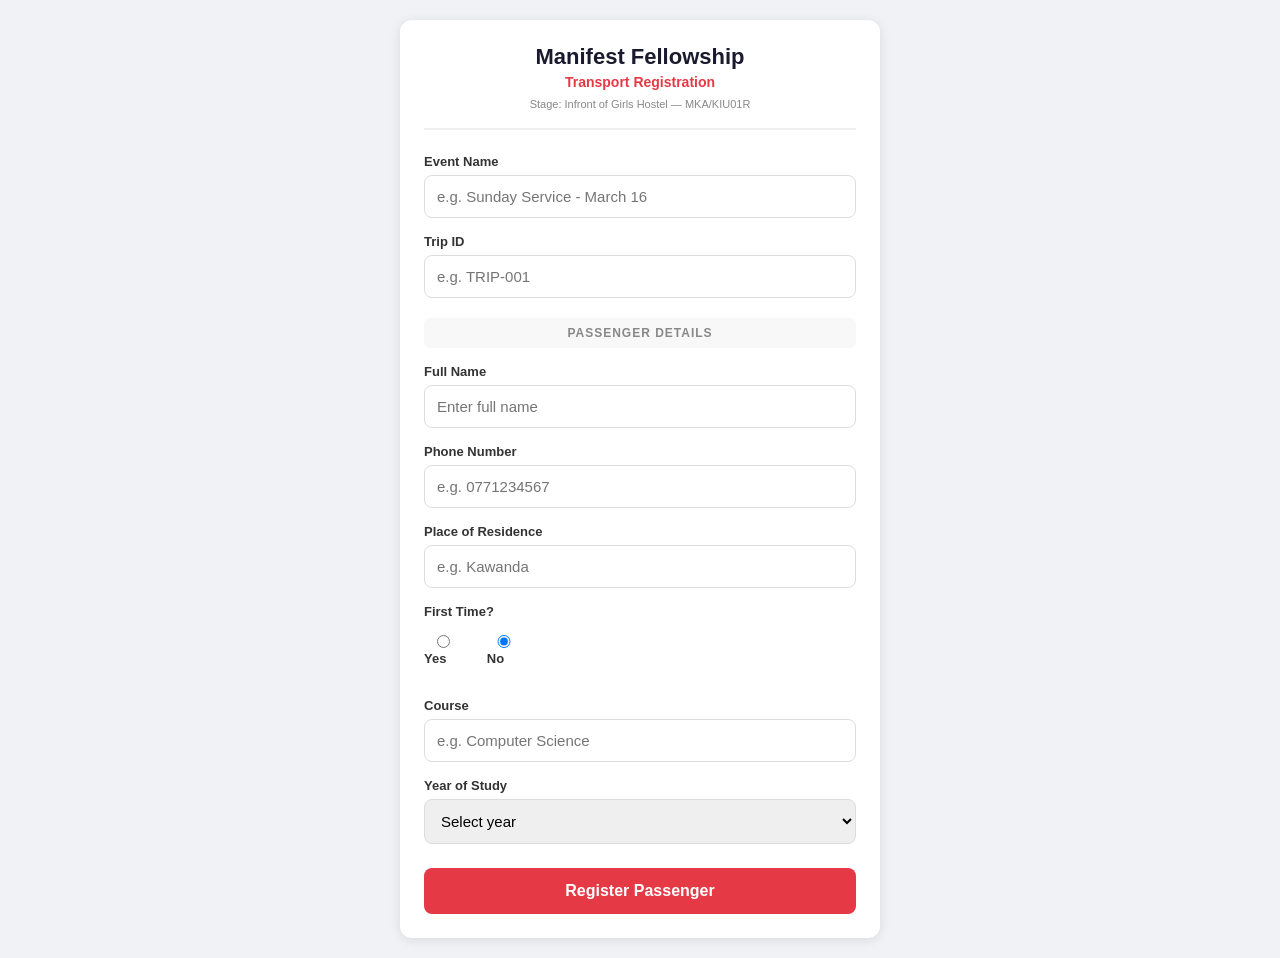
==== index.html @ 9df416e1 "add registration form, stylesheet and form logic" ====
<!DOCTYPE html>
<html lang="en">
<head>
  <meta charset="UTF-8">
  <meta name="viewport" content="width=device-width, initial-scale=1.0">
  <title>Manifest Transport Registration</title>
  <link rel="stylesheet" href="style.css">
</head>
<body>

  <div class="container">

    <div class="header">
      <h1>Manifest Fellowship</h1>
      <p>Transport Registration</p>
      <span>Stage: Infront of Girls Hostel — MKA/KIU01R</span>
    </div>

    <div id="successMsg" class="msg success hidden">
      ✅ Registration saved successfully!
    </div>

    <div id="duplicateMsg" class="msg duplicate hidden">
      ⚠️ This phone number is already registered.
    </div>

    <div id="errorMsg" class="msg error hidden">
      ❌ Something went wrong. Please try again.
    </div>

    <div class="form-group">
      <label>Event Name</label>
      <input type="text" id="event" placeholder="e.g. Sunday Service - March 16" required>
    </div>

    <div class="form-group">
      <label>Trip ID</label>
      <input type="text" id="tripId" placeholder="e.g. TRIP-001" required>
    </div>

    <div class="divider">Passenger Details</div>

    <div class="form-group">
      <label>Full Name</label>
      <input type="text" id="name" placeholder="Enter full name" required>
    </div>

    <div class="form-group">
      <label>Phone Number</label>
      <input type="tel" id="phone" placeholder="e.g. 0771234567" required>
    </div>

    <div class="form-group">
      <label>Place of Residence</label>
      <input type="text" id="residence" placeholder="e.g. Kawanda" required>
    </div>

    <div class="form-group">
      <label>First Time?</label>
      <div class="radio-group">
        <label class="radio-label">
          <input type="radio" name="firstTime" value="Yes"> Yes
        </label>
        <label class="radio-label">
          <input type="radio" name="firstTime" value="No" checked> No
        </label>
      </div>
    </div>

    <div class="form-group">
      <label>Course</label>
      <input type="text" id="course" placeholder="e.g. Computer Science" required>
    </div>

    <div class="form-group">
      <label>Year of Study</label>
      <select id="year">
        <option value="">Select year</option>
        <option value="Year 1">Year 1</option>
        <option value="Year 2">Year 2</option>
        <option value="Year 3">Year 3</option>
        <option value="Year 4">Year 4</option>
        <option value="Year 5">Year 5</option>
        <option value="Postgraduate">Postgraduate</option>
      </select>
    </div>

    <button id="submitBtn" onclick="submitForm()">
      Register Passenger
    </button>

  </div>

  <script src="form.js"></script>
</body>
</html>
---- style.css ----
* {
  margin: 0;
  padding: 0;
  box-sizing: border-box;
}

body {
  font-family: Arial, sans-serif;
  background: #f0f2f5;
  min-height: 100vh;
  padding: 20px;
}

.container {
  max-width: 480px;
  margin: 0 auto;
  background: white;
  border-radius: 12px;
  padding: 24px;
  box-shadow: 0 2px 12px rgba(0,0,0,0.1);
}

.header {
  text-align: center;
  margin-bottom: 24px;
  padding-bottom: 16px;
  border-bottom: 2px solid #f0f0f0;
}

.header h1 {
  color: #1a1a2e;
  font-size: 22px;
  margin-bottom: 4px;
}

.header p {
  color: #e63946;
  font-size: 14px;
  font-weight: bold;
  margin-bottom: 4px;
}

.header span {
  color: #888;
  font-size: 11px;
}

.form-group {
  margin-bottom: 16px;
}

.form-group label {
  display: block;
  font-size: 13px;
  font-weight: bold;
  color: #333;
  margin-bottom: 6px;
}

.form-group input,
.form-group select {
  width: 100%;
  padding: 12px;
  border: 1px solid #ddd;
  border-radius: 8px;
  font-size: 15px;
  outline: none;
  transition: border 0.2s;
}

.form-group input:focus,
.form-group select:focus {
  border-color: #e63946;
}

.radio-group {
  display: flex;
  gap: 24px;
  padding: 10px 0;
}

.radio-label {
  display: flex;
  align-items: center;
  gap: 8px;
  font-size: 15px;
  font-weight: normal;
  cursor: pointer;
}

.divider {
  text-align: center;
  font-size: 12px;
  font-weight: bold;
  color: #888;
  text-transform: uppercase;
  letter-spacing: 1px;
  margin: 20px 0 16px;
  padding: 8px;
  background: #f8f8f8;
  border-radius: 6px;
}

button {
  width: 100%;
  padding: 14px;
  background: #e63946;
  color: white;
  border: none;
  border-radius: 8px;
  font-size: 16px;
  font-weight: bold;
  cursor: pointer;
  margin-top: 8px;
  transition: background 0.2s;
}

button:hover {
  background: #c1121f;
}

button:disabled {
  background: #ccc;
  cursor: not-allowed;
}

.msg {
  padding: 12px;
  border-radius: 8px;
  margin-bottom: 16px;
  font-size: 14px;
  text-align: center;
}

.success { background: #d4edda; color: #155724; }
.duplicate { background: #fff3cd; color: #856404; }
.error { background: #f8d7da; color: #721c24; }
.hidden { display: none; }
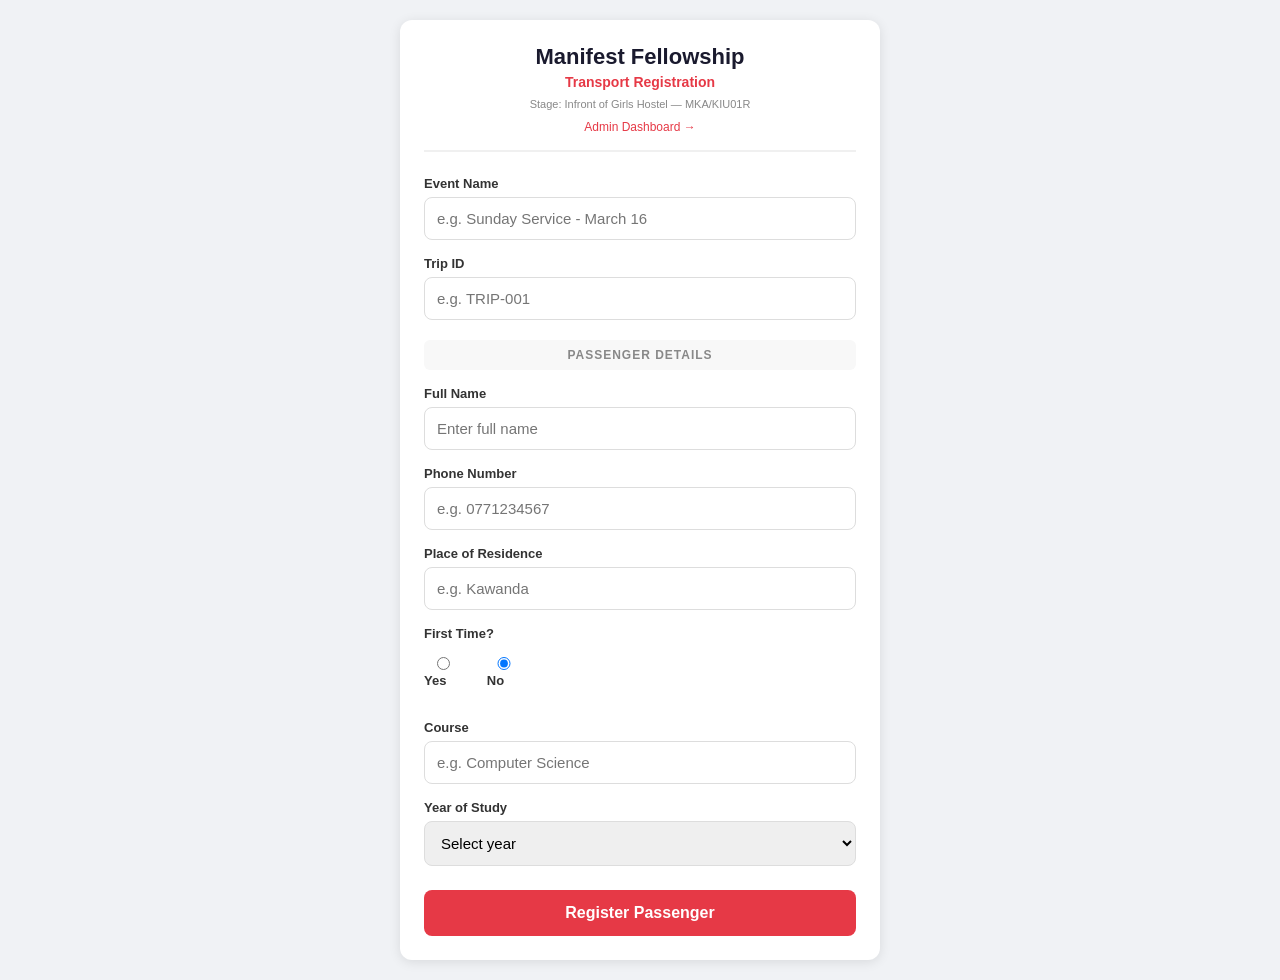
==== commit 932e086d: "add admin dashboard and navigation links" ====
--- a/index.html
+++ b/index.html
@@ -14,6 +14,7 @@
       <h1>Manifest Fellowship</h1>
       <p>Transport Registration</p>
       <span>Stage: Infront of Girls Hostel — MKA/KIU01R</span>
+      <a href="admin.html" class="nav-link">Admin Dashboard →</a>
     </div>
 
     <div id="successMsg" class="msg success hidden">
--- a/style.css
+++ b/style.css
@@ -135,4 +135,157 @@
 .success { background: #d4edda; color: #155724; }
 .duplicate { background: #fff3cd; color: #856404; }
 .error { background: #f8d7da; color: #721c24; }
-.hidden { display: none; }+.hidden { display: none; }
+.admin-header {
+  display: flex;
+  justify-content: space-between;
+  align-items: center;
+  background: #1a1a2e;
+  color: white;
+  padding: 16px 24px;
+}
+
+.admin-header h1 {
+  font-size: 20px;
+  color: white;
+  margin-bottom: 2px;
+}
+
+.admin-header span {
+  font-size: 12px;
+  color: #aaa;
+}
+
+.logout-btn {
+  width: auto;
+  padding: 8px 16px;
+  font-size: 13px;
+  background: transparent;
+  border: 1px solid #aaa;
+  color: white;
+  border-radius: 6px;
+  margin-top: 0;
+}
+
+.logout-btn:hover { background: rgba(255,255,255,0.1); }
+
+.stats-bar {
+  display: grid;
+  grid-template-columns: repeat(4, 1fr);
+  gap: 12px;
+  padding: 20px 24px;
+  background: #f8f8f8;
+}
+
+.stat-card {
+  background: white;
+  border-radius: 8px;
+  padding: 16px;
+  text-align: center;
+  border: 1px solid #eee;
+}
+
+.stat-number {
+  font-size: 28px;
+  font-weight: bold;
+  color: #e63946;
+}
+
+.stat-label {
+  font-size: 11px;
+  color: #888;
+  margin-top: 4px;
+}
+
+.toolbar {
+  display: flex;
+  gap: 10px;
+  padding: 16px 24px;
+  background: white;
+  border-bottom: 1px solid #eee;
+  flex-wrap: wrap;
+}
+
+.toolbar input,
+.toolbar select {
+  padding: 8px 12px;
+  border: 1px solid #ddd;
+  border-radius: 6px;
+  font-size: 14px;
+  flex: 1;
+  min-width: 150px;
+}
+
+.toolbar button {
+  width: auto;
+  padding: 8px 16px;
+  font-size: 13px;
+  margin-top: 0;
+  flex-shrink: 0;
+}
+
+.table-wrapper {
+  overflow-x: auto;
+  padding: 0 24px 24px;
+}
+
+table {
+  width: 100%;
+  border-collapse: collapse;
+  font-size: 13px;
+  margin-top: 16px;
+}
+
+th {
+  background: #1a1a2e;
+  color: white;
+  padding: 10px 12px;
+  text-align: left;
+  font-size: 12px;
+  text-transform: uppercase;
+}
+
+td {
+  padding: 10px 12px;
+  border-bottom: 1px solid #f0f0f0;
+  color: #333;
+}
+
+tr:hover td { background: #fafafa; }
+
+.duplicate-row td {
+  background: #fff3cd;
+}
+
+.duplicate-row:hover td {
+  background: #ffe69c;
+}
+
+.badge {
+  padding: 3px 8px;
+  border-radius: 12px;
+  font-size: 11px;
+  font-weight: bold;
+}
+
+.badge-yes {
+  background: #d4edda;
+  color: #155724;
+}
+
+.badge-no {
+  background: #f8d7da;
+  color: #721c24;
+}
+.nav-link {
+  display: block;
+  text-align: center;
+  font-size: 12px;
+  color: #e63946;
+  margin-top: 8px;
+  text-decoration: none;
+}
+
+.nav-link:hover {
+  text-decoration: underline;
+}
